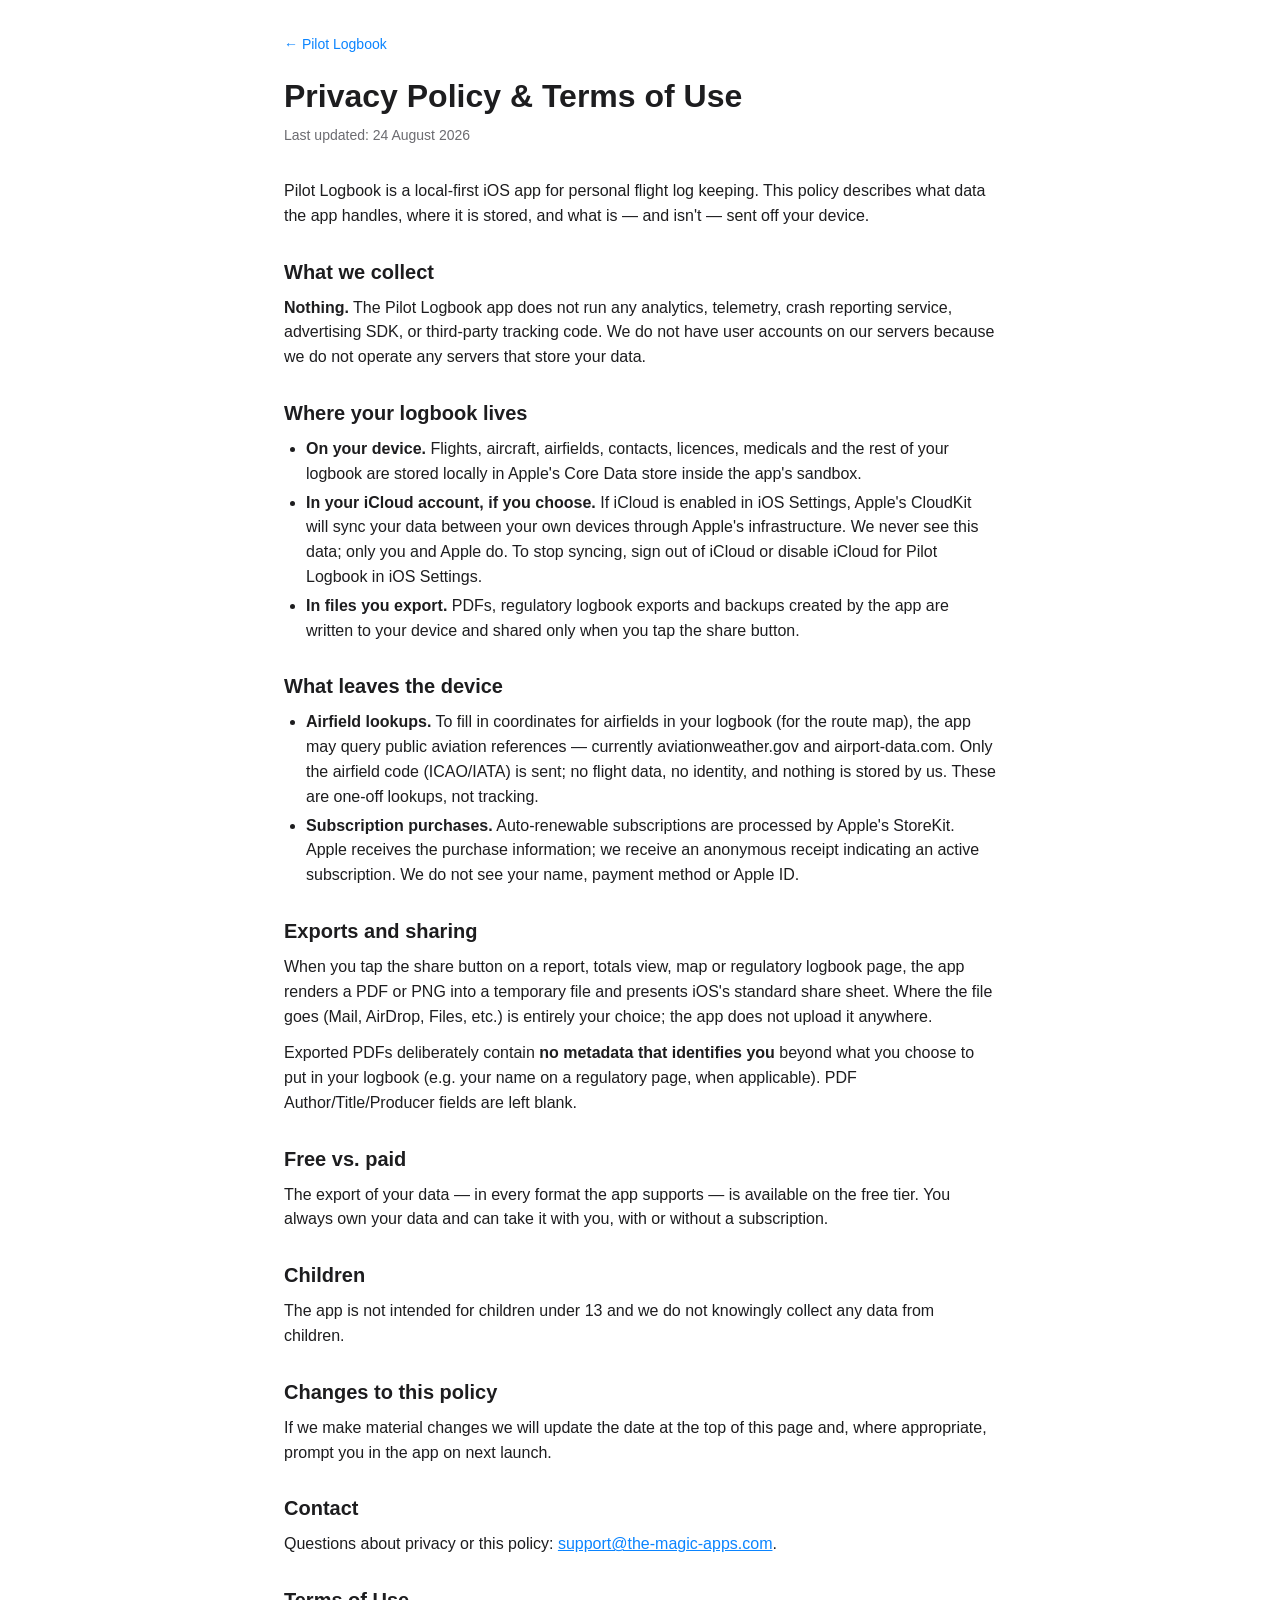
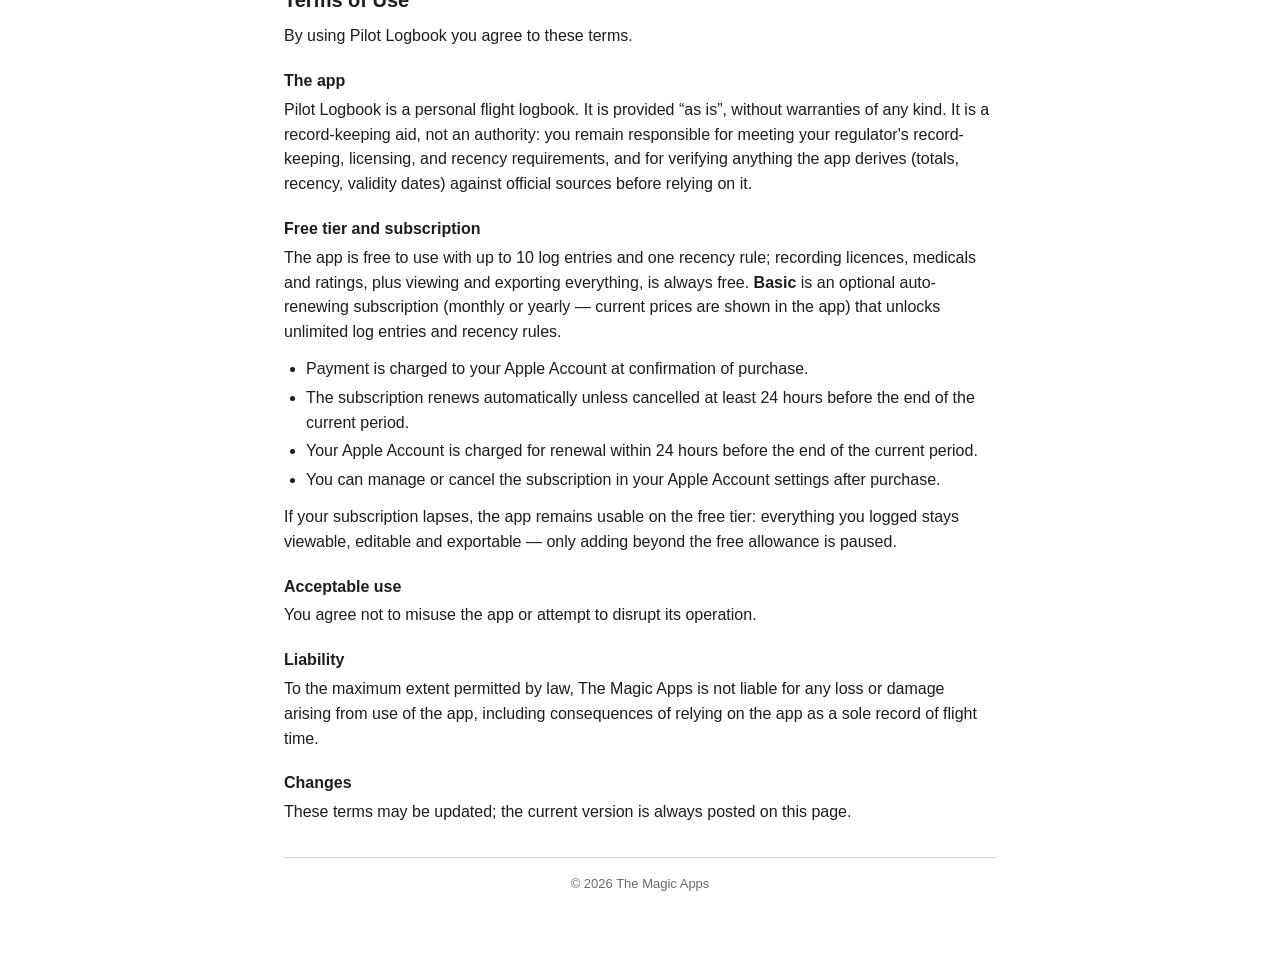
==== privacy.html @ 17caa280 "Pilot Logbook privacy, terms & support pages Co-Authored-By: Claude Fable 5 <noreply@anthropic.com>" ====
<!DOCTYPE html>
<html lang="en">
<head>
<meta charset="utf-8">
<meta name="viewport" content="width=device-width, initial-scale=1">
<title>Privacy Policy &amp; Terms of Use — Pilot Logbook</title>
<link rel="stylesheet" href="style.css">
</head>
<body>
<main>
<header>
  <a class="back" href="index.html">&larr; Pilot Logbook</a>
  <h1>Privacy Policy &amp; Terms of Use</h1>
  <p class="meta">Last updated: 24 August 2026</p>
</header>

<section>
<p>Pilot Logbook is a local-first iOS app for personal flight log keeping. This policy describes what data the app handles, where it is stored, and what is — and isn't — sent off your device.</p>

<h2>What we collect</h2>
<p><strong>Nothing.</strong> The Pilot Logbook app does not run any analytics, telemetry, crash reporting service, advertising SDK, or third-party tracking code. We do not have user accounts on our servers because we do not operate any servers that store your data.</p>

<h2>Where your logbook lives</h2>
<ul>
  <li><strong>On your device.</strong> Flights, aircraft, airfields, contacts, licences, medicals and the rest of your logbook are stored locally in Apple's Core Data store inside the app's sandbox.</li>
  <li><strong>In your iCloud account, if you choose.</strong> If iCloud is enabled in iOS Settings, Apple's CloudKit will sync your data between your own devices through Apple's infrastructure. We never see this data; only you and Apple do. To stop syncing, sign out of iCloud or disable iCloud for Pilot Logbook in iOS Settings.</li>
  <li><strong>In files you export.</strong> PDFs, regulatory logbook exports and backups created by the app are written to your device and shared only when you tap the share button.</li>
</ul>

<h2>What leaves the device</h2>
<ul>
  <li><strong>Airfield lookups.</strong> To fill in coordinates for airfields in your logbook (for the route map), the app may query public aviation references — currently aviationweather.gov and airport-data.com. Only the airfield code (ICAO/IATA) is sent; no flight data, no identity, and nothing is stored by us. These are one-off lookups, not tracking.</li>
  <li><strong>Subscription purchases.</strong> Auto-renewable subscriptions are processed by Apple's StoreKit. Apple receives the purchase information; we receive an anonymous receipt indicating an active subscription. We do not see your name, payment method or Apple ID.</li>
</ul>

<h2>Exports and sharing</h2>
<p>When you tap the share button on a report, totals view, map or regulatory logbook page, the app renders a PDF or PNG into a temporary file and presents iOS's standard share sheet. Where the file goes (Mail, AirDrop, Files, etc.) is entirely your choice; the app does not upload it anywhere.</p>
<p>Exported PDFs deliberately contain <strong>no metadata that identifies you</strong> beyond what you choose to put in your logbook (e.g. your name on a regulatory page, when applicable). PDF Author/Title/Producer fields are left blank.</p>

<h2>Free vs. paid</h2>
<p>The export of your data — in every format the app supports — is available on the free tier. You always own your data and can take it with you, with or without a subscription.</p>

<h2>Children</h2>
<p>The app is not intended for children under 13 and we do not knowingly collect any data from children.</p>

<h2>Changes to this policy</h2>
<p>If we make material changes we will update the date at the top of this page and, where appropriate, prompt you in the app on next launch.</p>

<h2>Contact</h2>
<p>Questions about privacy or this policy: <a href="mailto:support@the-magic-apps.com">support@the-magic-apps.com</a>.</p>

<h2 id="terms">Terms of Use</h2>
<p>By using Pilot Logbook you agree to these terms.</p>

<h3>The app</h3>
<p>Pilot Logbook is a personal flight logbook. It is provided “as is”, without warranties of any kind. It is a record-keeping aid, not an authority: you remain responsible for meeting your regulator's record-keeping, licensing, and recency requirements, and for verifying anything the app derives (totals, recency, validity dates) against official sources before relying on it.</p>

<h3>Free tier and subscription</h3>
<p>The app is free to use with up to 10 log entries and one recency rule; recording licences, medicals and ratings, plus viewing and exporting everything, is always free. <strong>Basic</strong> is an optional auto-renewing subscription (monthly or yearly — current prices are shown in the app) that unlocks unlimited log entries and recency rules.</p>
<ul>
  <li>Payment is charged to your Apple Account at confirmation of purchase.</li>
  <li>The subscription renews automatically unless cancelled at least 24 hours before the end of the current period.</li>
  <li>Your Apple Account is charged for renewal within 24 hours before the end of the current period.</li>
  <li>You can manage or cancel the subscription in your Apple Account settings after purchase.</li>
</ul>
<p>If your subscription lapses, the app remains usable on the free tier: everything you logged stays viewable, editable and exportable — only adding beyond the free allowance is paused.</p>

<h3>Acceptable use</h3>
<p>You agree not to misuse the app or attempt to disrupt its operation.</p>

<h3>Liability</h3>
<p>To the maximum extent permitted by law, The Magic Apps is not liable for any loss or damage arising from use of the app, including consequences of relying on the app as a sole record of flight time.</p>

<h3>Changes</h3>
<p>These terms may be updated; the current version is always posted on this page.</p>
</section>

<footer>
<p>&copy; 2026 The Magic Apps</p>
</footer>
</main>
</body>
</html>
---- style.css ----
:root {
  --fg: #1d1d1f;
  --fg-muted: #6b6b70;
  --bg: #ffffff;
  --bg-soft: #f5f5f7;
  --accent: #0a84ff;
  --border: #d2d2d7;
}

@media (prefers-color-scheme: dark) {
  :root {
    --fg: #f5f5f7;
    --fg-muted: #a1a1a6;
    --bg: #1c1c1e;
    --bg-soft: #2c2c2e;
    --accent: #0a84ff;
    --border: #3a3a3c;
  }
}

* { box-sizing: border-box; }

html, body {
  margin: 0;
  padding: 0;
  background: var(--bg);
  color: var(--fg);
  font-family: -apple-system, BlinkMacSystemFont, "SF Pro Text", "Helvetica Neue", Arial, sans-serif;
  line-height: 1.55;
  -webkit-font-smoothing: antialiased;
}

main {
  max-width: 760px;
  margin: 0 auto;
  padding: 32px 24px 64px;
}

header { margin-bottom: 32px; }
header .meta { color: var(--fg-muted); font-size: 14px; margin-top: 4px; }
header.hero { text-align: center; padding: 48px 0 32px; }
header.hero h1 { font-size: 44px; margin: 0 0 8px; }
header.hero .tagline { font-size: 18px; color: var(--fg-muted); margin: 0 auto; max-width: 520px; }

a.back {
  display: inline-block;
  margin-bottom: 16px;
  color: var(--accent);
  text-decoration: none;
  font-size: 14px;
}
a.back:hover { text-decoration: underline; }

h1 { font-size: 32px; margin: 0; }
h2 { font-size: 20px; margin-top: 28px; margin-bottom: 8px; }
h3 { font-size: 16px; margin-top: 20px; margin-bottom: 4px; }

p, ul { margin: 0 0 12px; }
ul { padding-left: 22px; }
li { margin-bottom: 4px; }

a { color: var(--accent); }

section.features {
  display: grid;
  grid-template-columns: 1fr 1fr;
  gap: 16px;
  margin: 32px 0;
}
@media (max-width: 560px) {
  section.features { grid-template-columns: 1fr; }
}
section.features > div {
  background: var(--bg-soft);
  border: 1px solid var(--border);
  border-radius: 12px;
  padding: 16px;
}
section.features h2 { font-size: 17px; margin-top: 0; margin-bottom: 6px; }
section.features p { font-size: 14px; color: var(--fg-muted); margin: 0; }

section.links { text-align: center; margin: 24px 0; font-size: 15px; }

footer {
  text-align: center;
  color: var(--fg-muted);
  font-size: 13px;
  border-top: 1px solid var(--border);
  padding-top: 16px;
  margin-top: 32px;
}
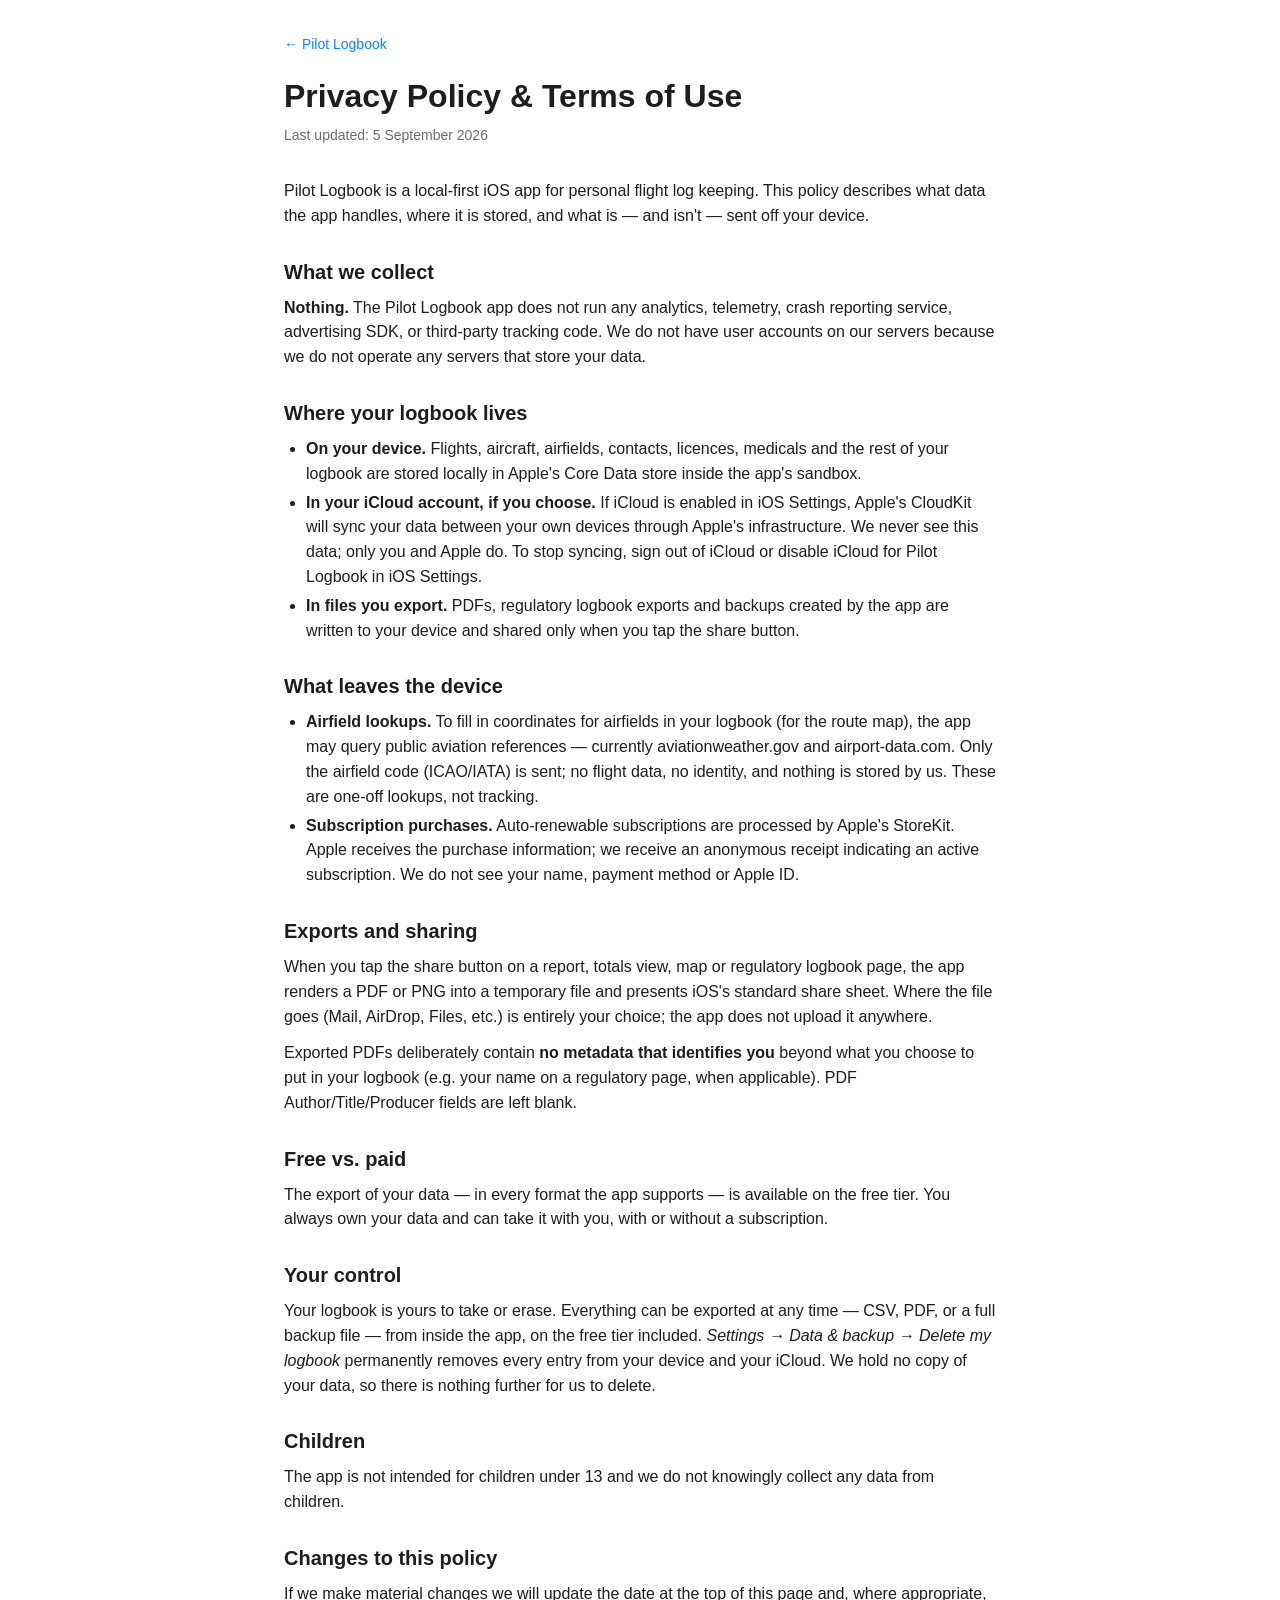
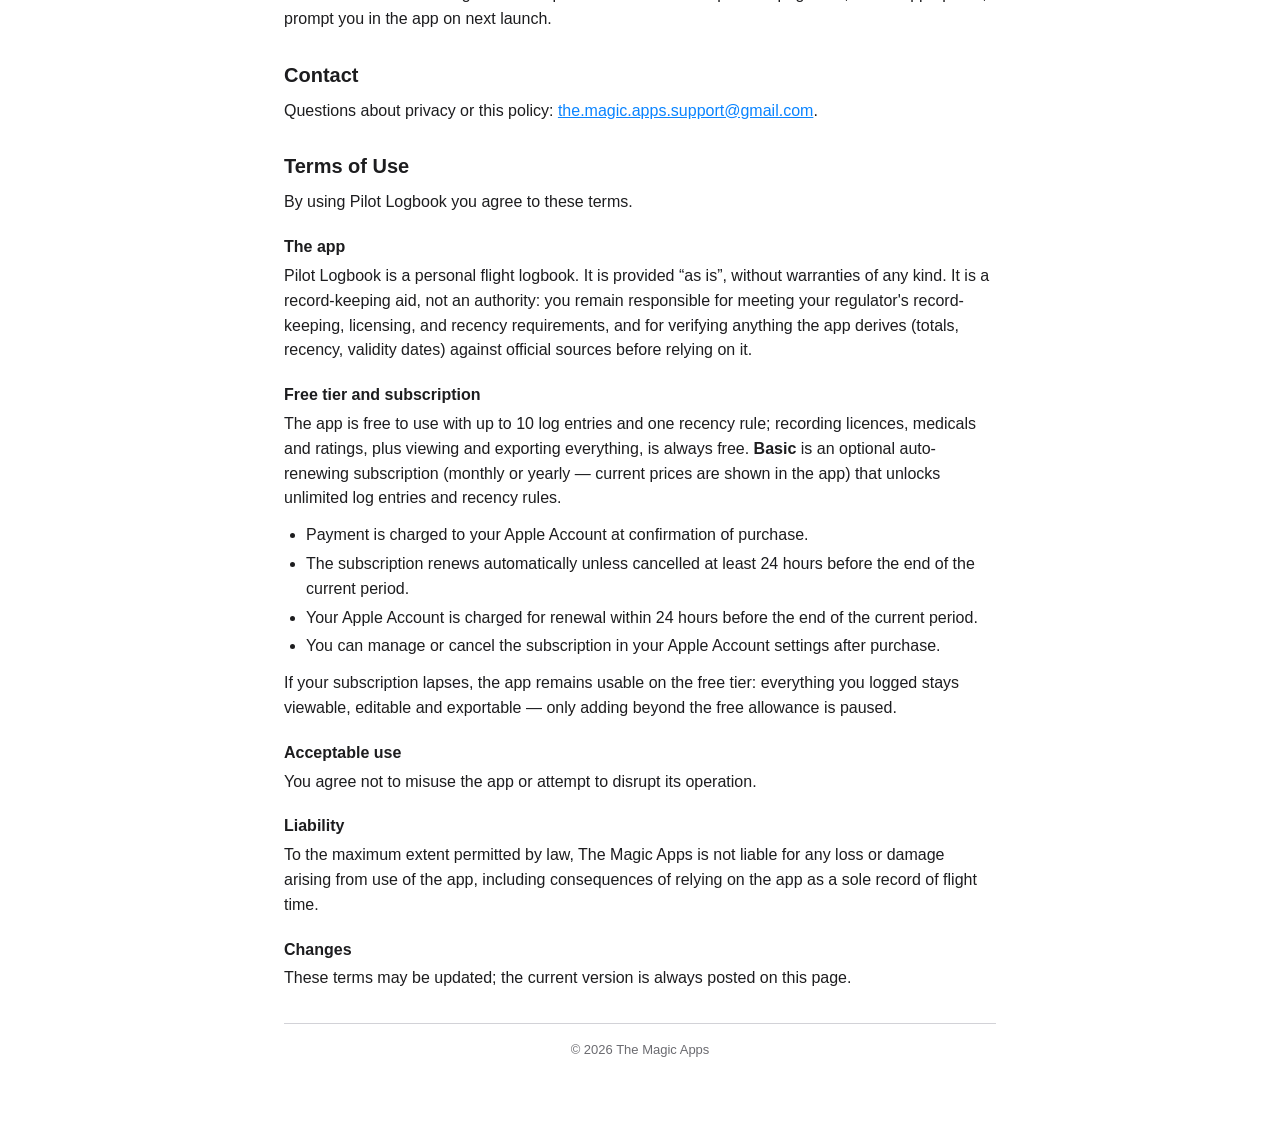
==== commit 9d10ee6c: "Support email, your-control section, import FAQ Contact moves to the.magic.apps.support@gmail.com (t" ====
--- a/privacy.html
+++ b/privacy.html
@@ -11,7 +11,7 @@
 <header>
   <a class="back" href="index.html">&larr; Pilot Logbook</a>
   <h1>Privacy Policy &amp; Terms of Use</h1>
-  <p class="meta">Last updated: 24 August 2026</p>
+  <p class="meta">Last updated: 5 September 2026</p>
 </header>
 
 <section>
@@ -40,6 +40,9 @@
 <h2>Free vs. paid</h2>
 <p>The export of your data — in every format the app supports — is available on the free tier. You always own your data and can take it with you, with or without a subscription.</p>
 
+<h2>Your control</h2>
+<p>Your logbook is yours to take or erase. Everything can be exported at any time — CSV, PDF, or a full backup file — from inside the app, on the free tier included. <em>Settings &rarr; Data &amp; backup &rarr; Delete my logbook</em> permanently removes every entry from your device and your iCloud. We hold no copy of your data, so there is nothing further for us to delete.</p>
+
 <h2>Children</h2>
 <p>The app is not intended for children under 13 and we do not knowingly collect any data from children.</p>
 
@@ -47,7 +50,7 @@
 <p>If we make material changes we will update the date at the top of this page and, where appropriate, prompt you in the app on next launch.</p>
 
 <h2>Contact</h2>
-<p>Questions about privacy or this policy: <a href="mailto:support@the-magic-apps.com">support@the-magic-apps.com</a>.</p>
+<p>Questions about privacy or this policy: <a href="mailto:the.magic.apps.support@gmail.com">the.magic.apps.support@gmail.com</a>.</p>
 
 <h2 id="terms">Terms of Use</h2>
 <p>By using Pilot Logbook you agree to these terms.</p>
